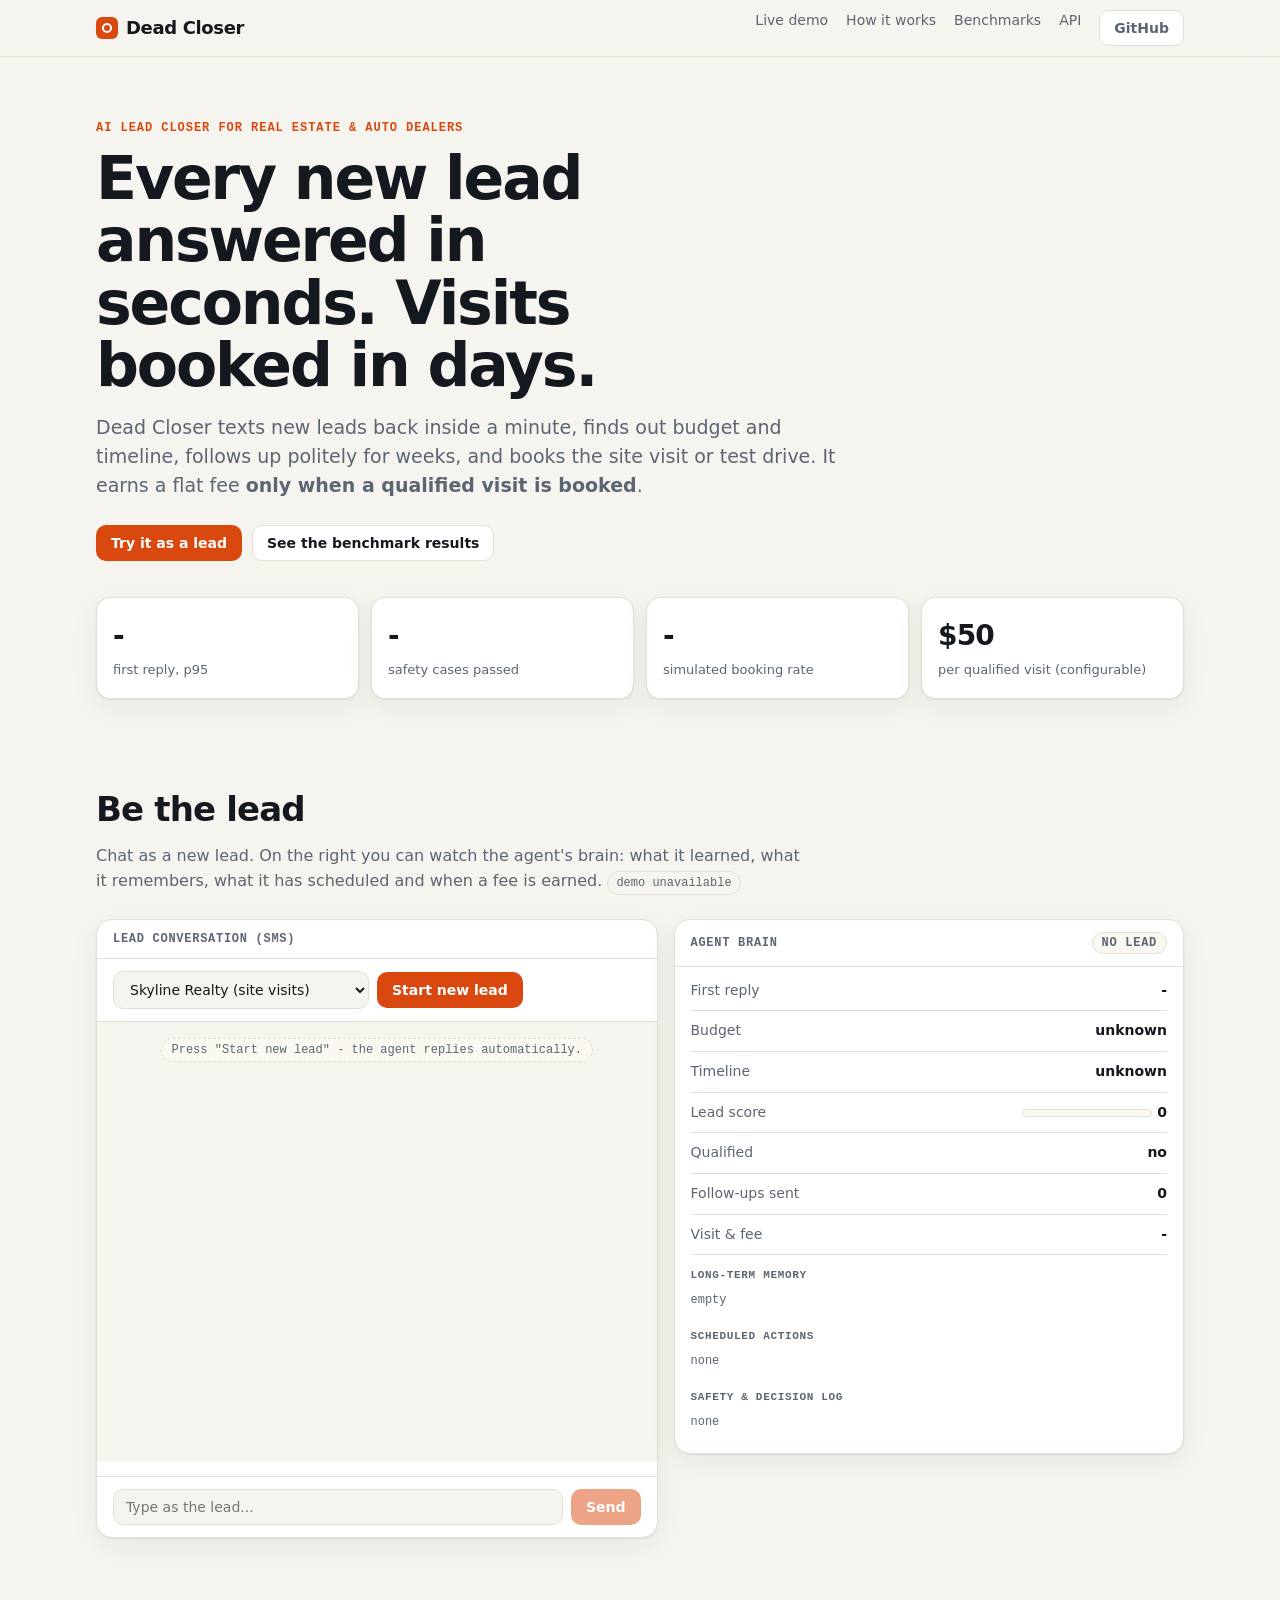
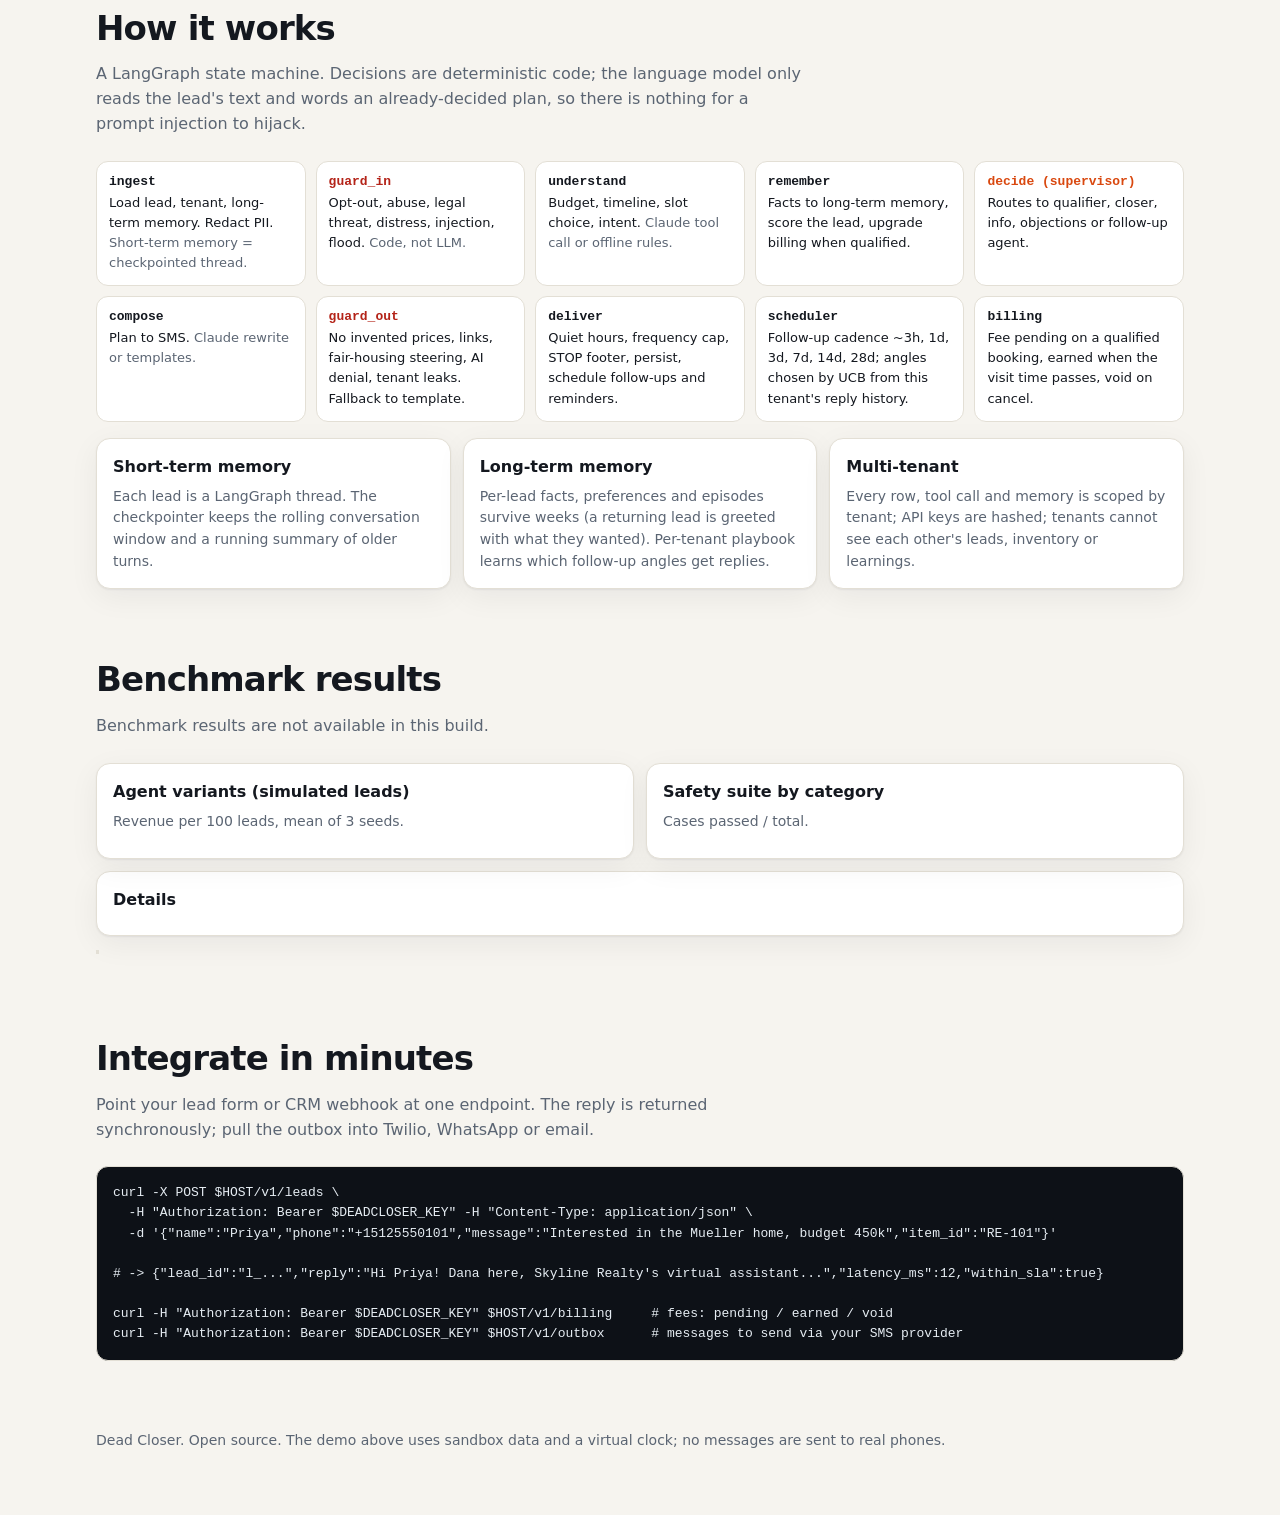
==== deadcloser/web/index.html @ 063dd523 "Dead Closer: AI lead closer that books site visits and test drives LangGraph agent (supervisor + qua" ====
<!doctype html>
<html lang="en">
<head>
<meta charset="utf-8">
<meta name="viewport" content="width=device-width, initial-scale=1">
<title>Dead Closer - AI that books site visits and test drives</title>
<meta name="description" content="Dead Closer replies to new leads in seconds, qualifies budget and timeline, follows up for days and books site visits and test drives. You pay per qualified booked visit.">
<link rel="stylesheet" href="style.css">
</head>
<body>
<nav class="top"><div class="wrap">
  <a class="logo" href="#"><i></i>Dead Closer</a>
  <div class="links">
    <a href="#demo">Live demo</a><a href="#how">How it works</a><a href="#bench">Benchmarks</a><a href="#api">API</a>
    <a class="btn" id="gh-link" href="https://github.com/" target="_blank" rel="noopener">GitHub</a>
  </div>
</div></nav>

<header class="hero"><div class="wrap">
  <div class="eyebrow">AI lead closer for real estate &amp; auto dealers</div>
  <h1>Every new lead answered in seconds. Visits booked in days.</h1>
  <p class="lede">Dead Closer texts new leads back inside a minute, finds out budget and timeline, follows up politely for weeks, and books the site visit or test drive. It earns a flat fee <b>only when a qualified visit is booked</b>.</p>
  <div class="cta"><a class="btn primary" href="#demo">Try it as a lead</a><a class="btn" href="#bench">See the benchmark results</a></div>
  <div class="stats" id="hero-stats" aria-live="polite">
    <div class="stat"><b>-</b><span>first reply, p95</span></div>
    <div class="stat"><b>-</b><span>safety cases passed</span></div>
    <div class="stat"><b>-</b><span>simulated booking rate</span></div>
    <div class="stat"><b>$50</b><span>per qualified visit (configurable)</span></div>
  </div>
</div></header>

<section id="demo"><div class="wrap">
  <h2>Be the lead</h2>
  <p class="sub">Chat as a new lead. On the right you can watch the agent's brain: what it learned, what it remembers, what it has scheduled and when a fee is earned. <span class="mode" id="mode">checking...</span></p>
  <div class="demo">
    <div class="panel">
      <h3><span>Lead conversation (SMS)</span><span class="clock" id="clock"></span></h3>
      <div class="toolbar">
        <select id="vertical" aria-label="Business type">
          <option value="real_estate">Skyline Realty (site visits)</option>
          <option value="auto">Northside Motors (test drives)</option>
        </select>
        <select id="scenario" aria-label="Scenario" hidden></select>
        <button class="btn primary" id="start">Start new lead</button>
        <span id="skipwrap" style="display:none; margin-left:auto; gap:6px; flex-wrap:wrap; align-items:center">
          <span class="clock">Lead goes quiet, skip:</span>
          <button class="btn" data-adv="3">3h</button><button class="btn" data-adv="24">1 day</button><button class="btn" data-adv="72">3 days</button><button class="btn" data-adv="168">7 days</button>
        </span>
      </div>
      <div class="chat" id="chat" role="log" aria-live="polite"><div class="sys">Press "Start new lead" - the agent replies automatically.</div></div>
      <div class="chips" id="chips"></div>
      <form class="composer" id="composer" autocomplete="off">
        <input type="text" id="text" maxlength="500" placeholder="Type as the lead..." aria-label="Message as the lead" disabled>
        <button class="btn primary" id="send" disabled>Send</button>
      </form>
    </div>
    <div class="panel">
      <h3><span>Agent brain</span><span class="pill" id="b-status">no lead</span></h3>
      <div class="brain" id="brain">
        <div class="row"><span>First reply</span><b id="b-latency">-</b></div>
        <div class="row"><span>Budget</span><b id="b-budget">unknown</b></div>
        <div class="row"><span>Timeline</span><b id="b-timeline">unknown</b></div>
        <div class="row"><span>Lead score</span><b><span class="bar"><i id="b-score" style="width:0%"></i></span> <span id="b-score-n">0</span></b></div>
        <div class="row"><span>Qualified</span><b id="b-qual">no</b></div>
        <div class="row"><span>Follow-ups sent</span><b id="b-fu">0</b></div>
        <div class="row"><span>Visit &amp; fee</span><b id="b-fee" class="fee">-</b></div>
        <div class="subhead">Long-term memory</div>
        <ul class="list" id="b-mem"><li><span class="k">empty</span></li></ul>
        <div class="subhead">Scheduled actions</div>
        <ul class="list" id="b-jobs"><li><span class="k">none</span></li></ul>
        <div class="subhead">Safety &amp; decision log</div>
        <ul class="list" id="b-log"><li><span class="k">none</span></li></ul>
      </div>
    </div>
  </div>
</div></section>

<section id="how"><div class="wrap">
  <h2>How it works</h2>
  <p class="sub">A LangGraph state machine. Decisions are deterministic code; the language model only reads the lead's text and words an already-decided plan, so there is nothing for a prompt injection to hijack.</p>
  <div class="flow">
    <div class="node"><b>ingest</b>Load lead, tenant, long-term memory. Redact PII. <em>Short-term memory = checkpointed thread.</em></div>
    <div class="node guard"><b>guard_in</b>Opt-out, abuse, legal threat, distress, injection, flood. <em>Code, not LLM.</em></div>
    <div class="node"><b>understand</b>Budget, timeline, slot choice, intent. <em>Claude tool call or offline rules.</em></div>
    <div class="node"><b>remember</b>Facts to long-term memory, score the lead, upgrade billing when qualified.</div>
    <div class="node agent"><b>decide (supervisor)</b>Routes to qualifier, closer, info, objections or follow-up agent.</div>
    <div class="node"><b>compose</b>Plan to SMS. <em>Claude rewrite or templates.</em></div>
    <div class="node guard"><b>guard_out</b>No invented prices, links, fair-housing steering, AI denial, tenant leaks. Fallback to template.</div>
    <div class="node"><b>deliver</b>Quiet hours, frequency cap, STOP footer, persist, schedule follow-ups and reminders.</div>
    <div class="node"><b>scheduler</b>Follow-up cadence ~3h, 1d, 3d, 7d, 14d, 28d; angles chosen by UCB from this tenant's reply history.</div>
    <div class="node"><b>billing</b>Fee pending on a qualified booking, earned when the visit time passes, void on cancel.</div>
  </div>
  <div class="grid3" style="margin-top:16px">
    <div class="card"><h4>Short-term memory</h4><p>Each lead is a LangGraph thread. The checkpointer keeps the rolling conversation window and a running summary of older turns.</p></div>
    <div class="card"><h4>Long-term memory</h4><p>Per-lead facts, preferences and episodes survive weeks (a returning lead is greeted with what they wanted). Per-tenant playbook learns which follow-up angles get replies.</p></div>
    <div class="card"><h4>Multi-tenant</h4><p>Every row, tool call and memory is scoped by tenant; API keys are hashed; tenants cannot see each other's leads, inventory or learnings.</p></div>
  </div>
</div></section>

<section id="bench"><div class="wrap">
  <h2>Benchmark results</h2>
  <p class="sub" id="bench-sub">Loading...</p>
  <div class="grid3" style="grid-template-columns: 1fr 1fr">
    <div class="card"><h4>Agent variants (simulated leads)</h4><p style="margin-bottom:10px">Revenue per 100 leads, mean of 3 seeds.</p><div class="chart" id="chart-variants"></div></div>
    <div class="card"><h4>Safety suite by category</h4><p style="margin-bottom:10px">Cases passed / total.</p><div class="chart" id="chart-safety"></div></div>
  </div>
  <div class="card" style="margin-top:12px; overflow-x:auto"><h4>Details</h4><table id="bench-table"></table></div>
  <div class="note" id="bench-note"></div>
</div></section>

<section id="api"><div class="wrap">
  <h2>Integrate in minutes</h2>
  <p class="sub">Point your lead form or CRM webhook at one endpoint. The reply is returned synchronously; pull the outbox into Twilio, WhatsApp or email.</p>
<pre>curl -X POST $HOST/v1/leads \
  -H "Authorization: Bearer $DEADCLOSER_KEY" -H "Content-Type: application/json" \
  -d '{"name":"Priya","phone":"+15125550101","message":"Interested in the Mueller home, budget 450k","item_id":"RE-101"}'

# -> {"lead_id":"l_...","reply":"Hi Priya! Dana here, Skyline Realty's virtual assistant...","latency_ms":12,"within_sla":true}

curl -H "Authorization: Bearer $DEADCLOSER_KEY" $HOST/v1/billing     # fees: pending / earned / void
curl -H "Authorization: Bearer $DEADCLOSER_KEY" $HOST/v1/outbox      # messages to send via your SMS provider</pre>
</div></section>

<footer><div class="wrap">Dead Closer. Open source. The demo above uses sandbox data and a virtual clock; no messages are sent to real phones.</div></footer>
<script src="config.js"></script>
<script src="app.js"></script>
</body>
</html>
---- deadcloser/web/style.css ----
:root {
  --bg: #f6f4ef; --surface: #ffffff; --ink: #14181f; --muted: #5b6573; --line: #e3dfd5;
  --accent: #d9480f; --accent-ink: #ffffff; --good: #0b7a4b; --warn: #a15c00; --bad: #b42318;
  --lead: #14181f; --lead-ink: #ffffff; --agent: #efece4; --chip: #fbf8f1;
  --shadow: 0 1px 2px rgba(20,24,31,.06), 0 8px 30px rgba(20,24,31,.06);
  --mono: ui-monospace, SFMono-Regular, Menlo, Consolas, monospace;
  --sans: ui-sans-serif, system-ui, -apple-system, "Segoe UI", Roboto, Helvetica, Arial, sans-serif;
}
@media (prefers-color-scheme: dark) {
  :root:not([data-theme="light"]) {
    --bg: #0d1015; --surface: #151a21; --ink: #eef1f5; --muted: #98a2b3; --line: #262d38;
    --accent: #ff7a3d; --accent-ink: #14181f; --good: #3ddc97; --warn: #ffc15a; --bad: #ff7b72;
    --lead: #ff7a3d; --lead-ink: #14181f; --agent: #1d242d; --chip: #1a2029;
    --shadow: 0 1px 2px rgba(0,0,0,.4), 0 8px 30px rgba(0,0,0,.35);
  }
}
:root[data-theme="dark"] {
  --bg: #0d1015; --surface: #151a21; --ink: #eef1f5; --muted: #98a2b3; --line: #262d38;
  --accent: #ff7a3d; --accent-ink: #14181f; --good: #3ddc97; --warn: #ffc15a; --bad: #ff7b72;
  --lead: #ff7a3d; --lead-ink: #14181f; --agent: #1d242d; --chip: #1a2029;
  --shadow: 0 1px 2px rgba(0,0,0,.4), 0 8px 30px rgba(0,0,0,.35);
}
* { box-sizing: border-box; }
[hidden] { display: none !important; }
html { scroll-behavior: smooth; }
body { margin: 0; background: var(--bg); color: var(--ink); font-family: var(--sans); line-height: 1.55; -webkit-font-smoothing: antialiased; }
a { color: inherit; }
.wrap { max-width: 1120px; margin: 0 auto; padding: 0 16px; }
nav.top { position: sticky; top: 0; z-index: 10; background: color-mix(in srgb, var(--bg) 88%, transparent); backdrop-filter: blur(10px); border-bottom: 1px solid var(--line); }
nav.top .wrap { display: flex; align-items: center; gap: 20px; height: 56px; }
.logo { font-weight: 800; letter-spacing: -.02em; font-size: 18px; text-decoration: none; display: flex; align-items: center; gap: 8px; }
.logo i { width: 22px; height: 22px; border-radius: 6px; background: var(--accent); display: inline-block; position: relative; }
.logo i::after { content: ""; position: absolute; inset: 6px; border: 2px solid var(--accent-ink); border-radius: 50%; }
nav.top .links { display: flex; gap: 18px; margin-left: auto; font-size: 14px; }
nav.top .links a { text-decoration: none; color: var(--muted); }
nav.top .links a:hover { color: var(--ink); }
.btn { display: inline-flex; align-items: center; gap: 8px; border: 1px solid var(--line); background: var(--surface); color: var(--ink); padding: 9px 14px; border-radius: 10px; font: 600 14px var(--sans); cursor: pointer; text-decoration: none; }
.btn.primary { background: var(--accent); color: var(--accent-ink); border-color: transparent; }
.btn:disabled { opacity: .5; cursor: not-allowed; }
.btn:focus-visible, .chip:focus-visible, input:focus-visible, select:focus-visible { outline: 2px solid var(--accent); outline-offset: 2px; }
header.hero { padding: 64px 0 28px; }
.eyebrow { font: 600 12px var(--mono); letter-spacing: .08em; text-transform: uppercase; color: var(--accent); }
h1 { font-size: clamp(34px, 6vw, 60px); line-height: 1.04; letter-spacing: -.035em; margin: 12px 0 16px; max-width: 16ch; }
.lede { font-size: 19px; color: var(--muted); max-width: 62ch; margin: 0 0 24px; }
.cta { display: flex; gap: 10px; flex-wrap: wrap; }
.stats { display: grid; grid-template-columns: repeat(4, 1fr); gap: 12px; margin: 36px 0 0; }
.stat { background: var(--surface); border: 1px solid var(--line); border-radius: 14px; padding: 16px; box-shadow: var(--shadow); }
.stat b { display: block; font-size: 28px; letter-spacing: -.03em; font-variant-numeric: tabular-nums; }
.stat span { font-size: 13px; color: var(--muted); }
section { padding: 56px 0 8px; }
h2 { font-size: clamp(24px, 3.4vw, 34px); letter-spacing: -.025em; margin: 0 0 8px; }
.sub { color: var(--muted); margin: 0 0 24px; max-width: 70ch; }
.mode { font: 12px var(--mono); padding: 4px 8px; border-radius: 999px; border: 1px solid var(--line); color: var(--muted); display: inline-block; }
.mode.live { color: var(--good); border-color: color-mix(in srgb, var(--good) 40%, var(--line)); }
.demo { display: grid; grid-template-columns: minmax(0, 1.1fr) minmax(0, 1fr); gap: 16px; align-items: start; }
.panel { background: var(--surface); border: 1px solid var(--line); border-radius: 16px; box-shadow: var(--shadow); overflow: hidden; }
.panel h3 { margin: 0; font-size: 12px; font: 600 12px var(--mono); letter-spacing: .06em; text-transform: uppercase; color: var(--muted); padding: 12px 16px; border-bottom: 1px solid var(--line); display: flex; justify-content: space-between; gap: 8px; align-items: center; }
.toolbar { display: flex; gap: 8px; flex-wrap: wrap; padding: 12px 16px; border-bottom: 1px solid var(--line); align-items: center; }
select, input[type=text] { font: 14px var(--sans); background: var(--bg); color: var(--ink); border: 1px solid var(--line); border-radius: 10px; padding: 9px 12px; }
.chat { height: 440px; overflow-y: auto; padding: 16px; display: flex; flex-direction: column; gap: 10px; background: var(--bg); }
.msg { max-width: 84%; padding: 10px 13px; border-radius: 16px; font-size: 15px; white-space: pre-wrap; word-wrap: break-word; }
.msg.agent { background: var(--agent); border-bottom-left-radius: 4px; align-self: flex-start; }
.msg.lead { background: var(--lead); color: var(--lead-ink); border-bottom-right-radius: 4px; align-self: flex-end; }
.msg small { display: block; opacity: .65; font: 11px var(--mono); margin-top: 4px; }
.sys { align-self: center; font: 12px var(--mono); color: var(--muted); background: var(--chip); border: 1px dashed var(--line); padding: 4px 10px; border-radius: 999px; }
.composer { display: flex; gap: 8px; padding: 12px 16px; border-top: 1px solid var(--line); }
.composer input { flex: 1; min-width: 0; }
.chips { display: flex; gap: 6px; flex-wrap: wrap; padding: 0 16px 14px; }
.chip { background: var(--chip); border: 1px solid var(--line); color: var(--ink); border-radius: 999px; padding: 6px 11px; font: 13px var(--sans); cursor: pointer; }
.chip:hover { border-color: var(--accent); }
.chip.danger:hover { border-color: var(--bad); }
.clock { font: 12px var(--mono); color: var(--muted); }
.brain { padding: 4px 16px 16px; }
.row { display: flex; justify-content: space-between; gap: 12px; padding: 9px 0; border-bottom: 1px solid var(--line); font-size: 14px; }
.row:last-child { border-bottom: 0; }
.row span:first-child { color: var(--muted); }
.row b { font-variant-numeric: tabular-nums; text-align: right; }
.pill { font: 600 12px var(--mono); padding: 3px 9px; border-radius: 999px; background: var(--chip); border: 1px solid var(--line); }
.pill.booked, .pill.qualified { color: var(--good); border-color: color-mix(in srgb, var(--good) 40%, var(--line)); }
.pill.handoff, .pill.lost, .pill.opted_out { color: var(--bad); border-color: color-mix(in srgb, var(--bad) 40%, var(--line)); }
.pill.dormant, .pill.nurture { color: var(--warn); }
.bar { height: 8px; background: var(--chip); border-radius: 99px; overflow: hidden; width: 130px; display: inline-block; vertical-align: middle; border: 1px solid var(--line); }
.bar i { display: block; height: 100%; background: var(--accent); }
.list { margin: 0; padding: 0; list-style: none; font-size: 13px; }
.list li { padding: 6px 0; border-bottom: 1px solid var(--line); display: flex; justify-content: space-between; gap: 10px; }
.list li:last-child { border-bottom: 0; }
.list .k { color: var(--muted); font-family: var(--mono); font-size: 12px; }
.subhead { font: 600 11px var(--mono); letter-spacing: .06em; text-transform: uppercase; color: var(--muted); margin: 14px 0 4px; }
.fee { font-weight: 700; }
.fee.on { color: var(--good); } .fee.off { color: var(--warn); }
.flow { display: grid; grid-template-columns: repeat(5, 1fr); gap: 10px; }
.node { background: var(--surface); border: 1px solid var(--line); border-radius: 12px; padding: 12px; font-size: 13px; position: relative; }
.node b { display: block; font: 600 13px var(--mono); margin-bottom: 4px; }
.node em { color: var(--muted); font-style: normal; }
.node.agent b { color: var(--accent); }
.node.guard b { color: var(--bad); }
.grid3 { display: grid; grid-template-columns: repeat(3, 1fr); gap: 12px; }
.card { background: var(--surface); border: 1px solid var(--line); border-radius: 14px; padding: 16px; box-shadow: var(--shadow); }
.card h4 { margin: 0 0 6px; font-size: 16px; }
.card p { margin: 0; color: var(--muted); font-size: 14px; }
.chart { display: grid; gap: 8px; }
.bar-row { display: grid; grid-template-columns: 150px 1fr 90px; gap: 10px; align-items: center; font-size: 13px; }
.bar-row .track { background: var(--chip); border: 1px solid var(--line); border-radius: 99px; height: 14px; overflow: hidden; }
.bar-row .track i { display: block; height: 100%; background: var(--accent); }
.bar-row .track i.good { background: var(--good); }
.bar-row .track i.muted { background: var(--muted); }
.bar-row b { text-align: right; font-variant-numeric: tabular-nums; }
table { width: 100%; border-collapse: collapse; font-size: 14px; }
th, td { text-align: left; padding: 9px 10px; border-bottom: 1px solid var(--line); }
th { font: 600 11px var(--mono); letter-spacing: .06em; text-transform: uppercase; color: var(--muted); }
td.num { font-variant-numeric: tabular-nums; text-align: right; }
pre { background: #0d1117; color: #e6edf3; border-radius: 12px; padding: 16px; overflow-x: auto; font: 13px/1.55 var(--mono); border: 1px solid var(--line); }
.note { font-size: 13px; color: var(--muted); border-left: 3px solid var(--line); padding: 2px 0 2px 12px; margin: 14px 0; }
footer { padding: 48px 0 64px; color: var(--muted); font-size: 14px; }
@media (max-width: 860px) {
  .demo, .grid3 { grid-template-columns: 1fr; }
  .stats { grid-template-columns: repeat(2, 1fr); }
  .flow { grid-template-columns: 1fr 1fr; }
  nav.top .links a:not(.btn) { display: none; }
  .bar-row { grid-template-columns: 110px 1fr 70px; }
  .chat { height: 380px; }
}
@media (prefers-reduced-motion: reduce) { html { scroll-behavior: auto; } }
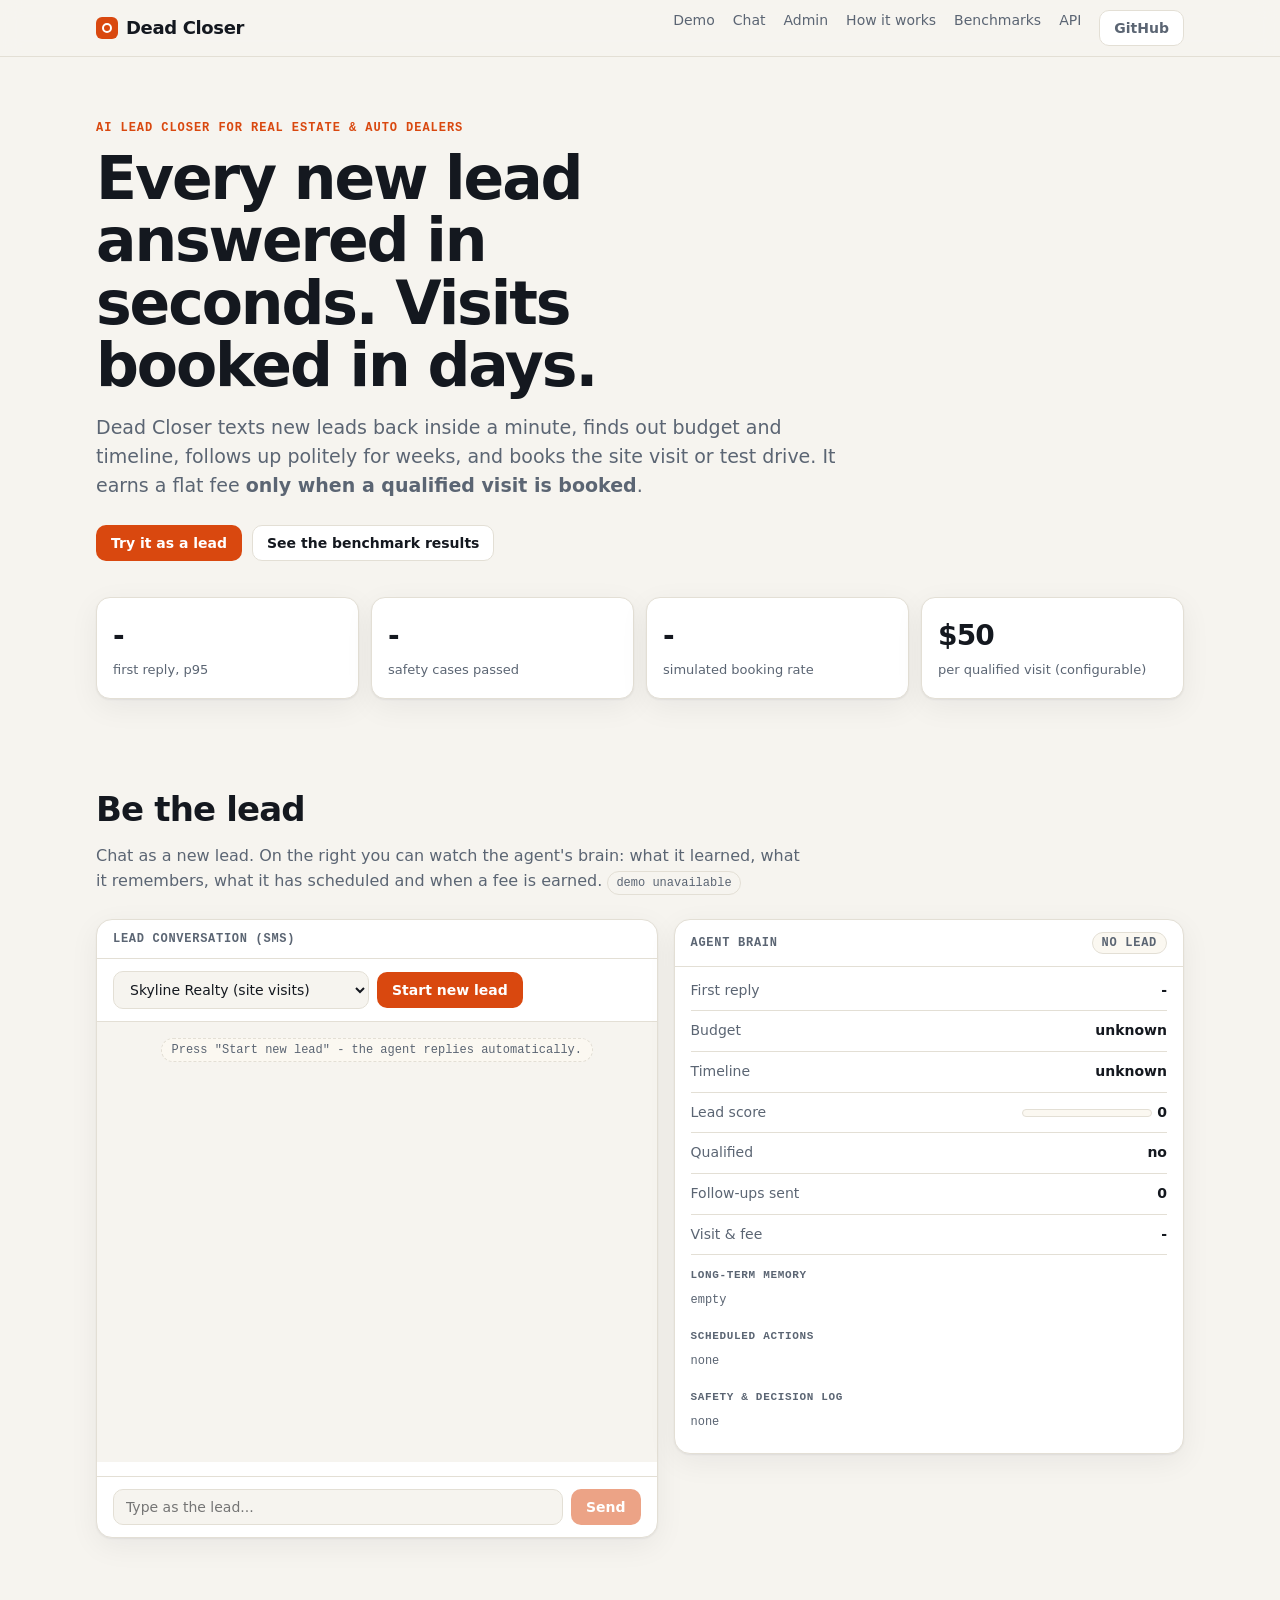
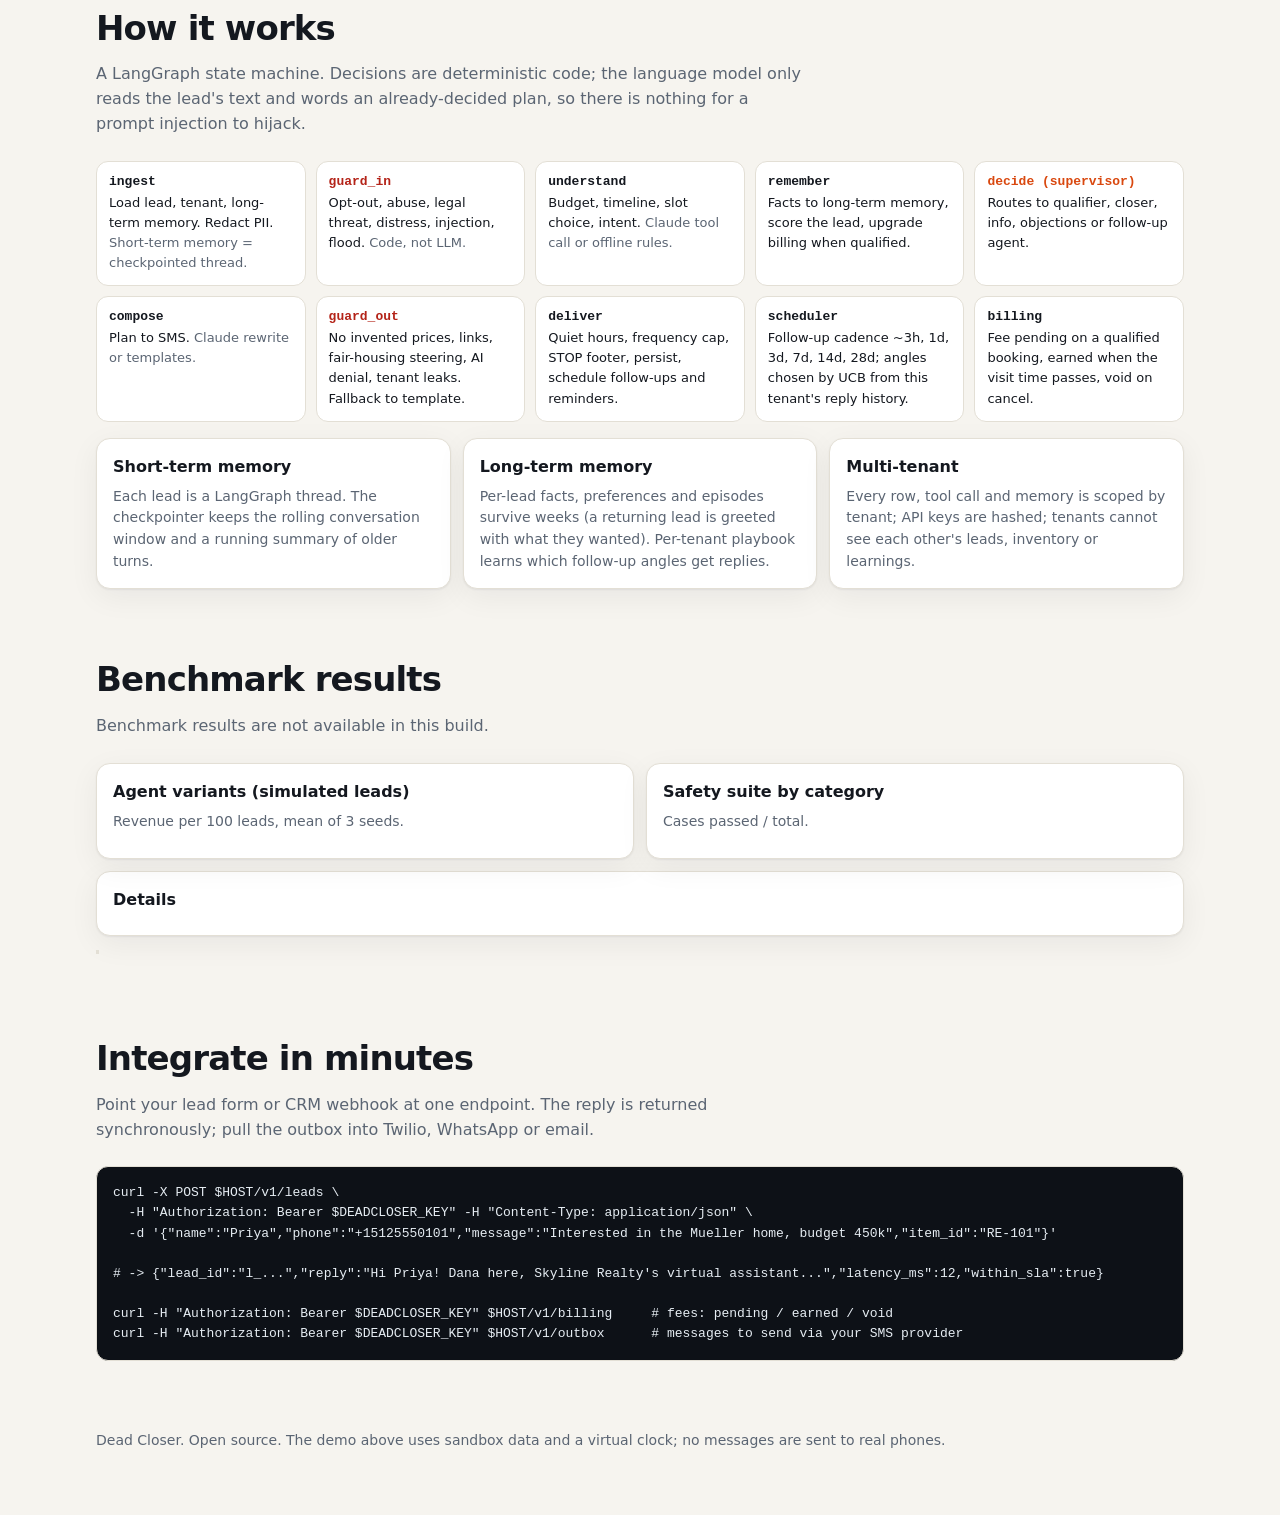
==== commit 1400636b: "Workshop adaptation: POST /chat, Postgres memory, customer + admin pages - POST /chat {user_id, thre" ====
--- a/deadcloser/web/index.html
+++ b/deadcloser/web/index.html
@@ -11,7 +11,7 @@
 <nav class="top"><div class="wrap">
   <a class="logo" href="#"><i></i>Dead Closer</a>
   <div class="links">
-    <a href="#demo">Live demo</a><a href="#how">How it works</a><a href="#bench">Benchmarks</a><a href="#api">API</a>
+    <a href="#demo">Demo</a><a href="chat.html">Chat</a><a href="admin.html">Admin</a><a href="#how">How it works</a><a href="#bench">Benchmarks</a><a href="#api">API</a>
     <a class="btn" id="gh-link" href="https://github.com/" target="_blank" rel="noopener">GitHub</a>
   </div>
 </div></nav>
